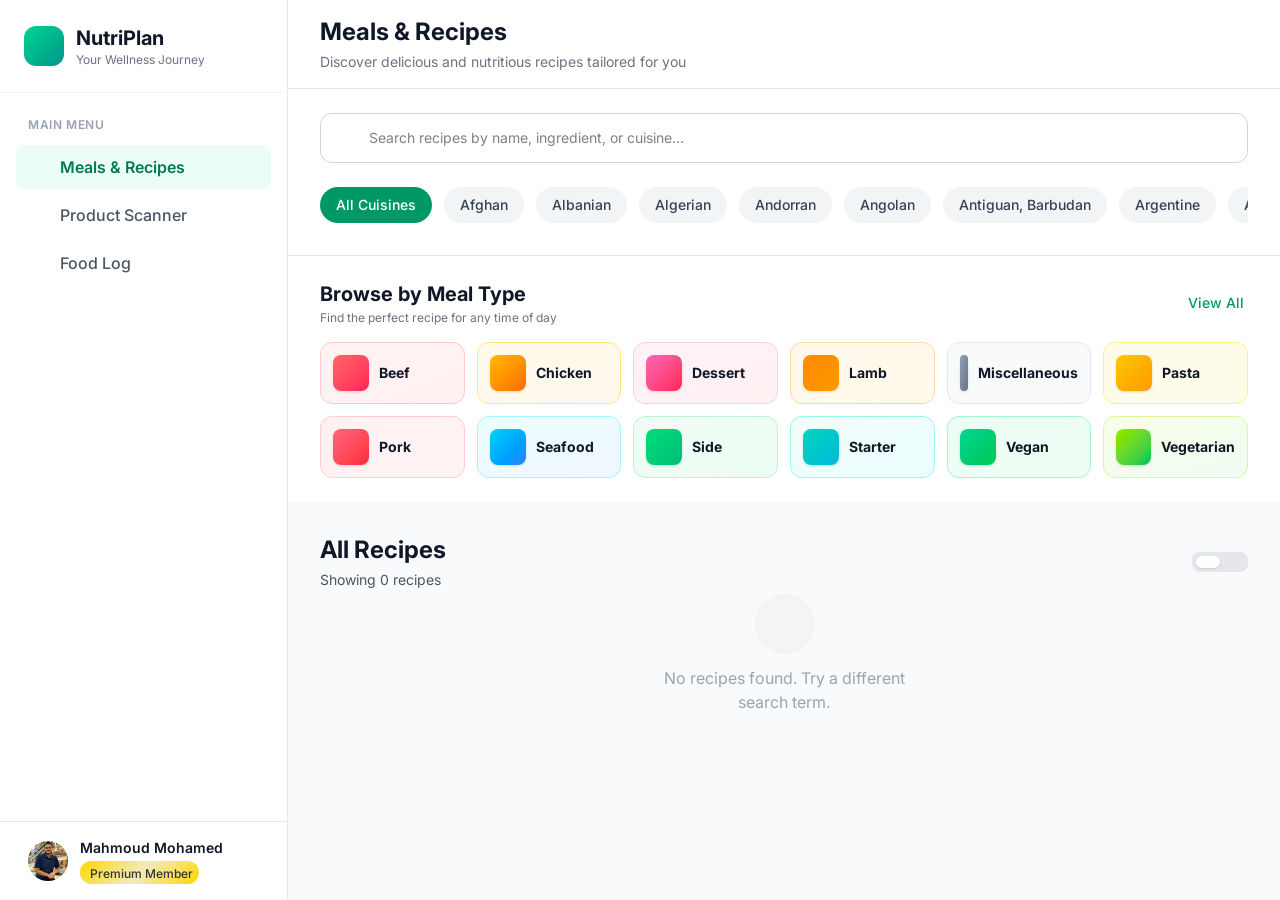
==== index.html @ 1be9036a "Add files via upload" ====
<!doctype html>
<html>
  <head>
    <meta charset="UTF-8" />
    <meta name="viewport" content="width=device-width, initial-scale=1.0" />
    <title>NutriPlan - Food, Nutrition & Fitness Planner</title>
    <link rel="icon" href="./src/images/favicon.png" />
    <script>
      window.FontAwesomeConfig = { autoReplaceSvg: "nest" };
    </script>
    <script
      src="https://cdnjs.cloudflare.com/ajax/libs/font-awesome/7.0.1/js/all.min.js"
      integrity="sha512-6BTOlkauINO65nLhXhthZMtepgJSghyimIalb+crKRPhvhmsCdnIuGcVbR5/aQY2A+260iC1OPy1oCdB6pSSwQ=="
      crossorigin="anonymous"
      referrerpolicy="no-referrer"
    ></script>
    <script src="https://cdn.jsdelivr.net/npm/sweetalert2@11"></script>
    <link rel="preconnect" href="https://fonts.googleapis.com" />
    <link rel="preconnect" href="https://fonts.gstatic.com" crossorigin />
    <link
      href="https://fonts.googleapis.com/css2?family=Inter:wght@300;400;500;600;700;800&display=swap"
      rel="stylesheet"
    />
    <script src="https://cdn.plot.ly/plotly-3.1.1.min.js"></script>
    <link rel="stylesheet" href="./src/css/index.css" />
    <link rel="stylesheet" href="./src/css/style.css" />
  </head>
  <body class="bg-gray-50 font-sans">
    <!-- Loading Overlay -->
    <div
      id="app-loading-overlay"
      class="loading fixed inset-0 bg-white z-[100] flex items-center justify-center transition-opacity duration-500"
    >
      <div class="text-center">
        <div class="relative w-20 h-20 mx-auto mb-6">
          <div
            class="absolute inset-0 rounded-xl bg-linear-to-br from-emerald-400 to-teal-600 animate-pulse"
          ></div>
          <div class="absolute inset-0 flex items-center justify-center">
            <i class="fa-solid fa-leaf text-white text-3xl animate-bounce"></i>
          </div>
        </div>
        <h2 class="text-2xl font-bold text-gray-900 mb-2">NutriPlan</h2>
        <p class="text-gray-500 mb-4">Loading your wellness journey...</p>
        <div class="flex items-center justify-center gap-1">
          <div
            class="w-2 h-2 bg-emerald-500 rounded-full animate-bounce"
            style="animation-delay: 0ms"
          ></div>
          <div
            class="w-2 h-2 bg-emerald-500 rounded-full animate-bounce"
            style="animation-delay: 150ms"
          ></div>
          <div
            class="w-2 h-2 bg-emerald-500 rounded-full animate-bounce"
            style="animation-delay: 300ms"
          ></div>
        </div>
      </div>
    </div>

    <!-- Sidebar Overlay -->
    <div id="sidebar-overlay" class="sidebar-overlay"></div>

    <div
      id="sidebar"
      class="fixed left-0 top-0 h-full w-72 bg-white border-r border-gray-200 flex flex-col z-40"
    >
      <div class="p-6 border-b border-gray-100">
        <div class="flex items-center gap-3">
          <div
            class="w-10 h-10 rounded-xl bg-linear-to-br from-emerald-400 to-teal-600 flex items-center justify-center"
          >
            <i class="fa-solid fa-leaf text-white text-lg"></i>
          </div>
          <div>
            <h1 class="text-xl font-bold text-gray-900">NutriPlan</h1>
            <p class="text-xs text-gray-500">Your Wellness Journey</p>
          </div>
          <button id="sidebar-close-btn" aria-label="Close menu">
            <i class="fa-solid fa-xmark"></i>
          </button>
        </div>
      </div>

      <nav class="flex-1 px-4 py-6 overflow-y-auto">
        <div class="mb-6">
          <p
            class="text-xs font-semibold text-gray-400 uppercase tracking-wider mb-3 px-3"
          >
            Main Menu
          </p>
          <ul class="space-y-1">
            <li>
              <a
                class="nav-link flex items-center gap-3 px-3 py-2.5 bg-emerald-50 text-emerald-700 rounded-lg transition-all"
                href="#"
              >
                <i class="fa-solid fa-utensils w-5"></i>
                <span class="font-semibold">Meals & Recipes</span>
              </a>
            </li>
            <li>
              <a
                class="nav-link flex items-center gap-3 px-3 py-2.5 text-gray-600 hover:bg-gray-50 rounded-lg transition-all"
                href="#"
              >
                <i class="fa-solid fa-barcode w-5"></i>
                <span class="font-medium">Product Scanner</span>
              </a>
            </li>
            <li>
              <a
                class="nav-link flex items-center gap-3 px-3 py-2.5 text-gray-600 hover:bg-gray-50 rounded-lg transition-all"
                href="#"
              >
                <i class="fa-solid fa-clipboard-list w-5"></i>
                <span class="font-medium">Food Log</span>
              </a>
            </li>
          </ul>
        </div>
      </nav>

      <div class="p-4 border-t border-gray-200">
        <div class="flex items-center gap-3 px-3">
          <img
            src="src/images/WhatsApp Image 2026-07-18 at 4.35.05 PM.jpeg"
            alt="User"
            class="w-10 h-10 rounded-full object-cover"
          />
          <div class="flex-1">
            <p class="font-semibold text-gray-900 text-sm">Mahmoud Mohamed</p>
            <p
  class="text-xs text-gray-500"
  style="
    display: flex;
    align-items: center;
    gap: 4px;
    margin-top: 3px;
    background: linear-gradient(
      -45deg,
      gold,
      rgb(242, 234, 187),
      gold
    );
    width: fit-content;
    padding: 5px 6px 2px 6px;
    border-radius: 20px;
    color: #333;
    font-weight: 500;
  "
>
  <i class="fa-solid fa-crown"></i>
  Premium Member
</p>
          </div>
          <i class="fa-solid fa-chevron-down text-gray-400 text-sm"></i>
        </div>
      </div>
    </div>

    <div id="main-content" class="ml-72">
      <header
        id="header"
        class="bg-white border-b border-gray-200 sticky top-0 z-30"
      >
        <div class="px-8 py-4">
          <div class="flex items-center justify-between">
            <div class="flex items-center gap-4 flex-1">
              <button id="header-menu-btn" aria-label="Toggle menu">
                <i class="fa-solid fa-bars"></i>
              </button>
              <div>
                <h1 id="main-title" class="text-2xl font-bold text-gray-900">
                  Meals & Recipes
                </h1>
                <p id="main-description" class="text-sm text-gray-500 mt-1">
                  Discover delicious and nutritious recipes tailored for you
                </p>
              </div>
            </div>
          </div>
        </div>
      </header>

      <section
        id="search-filters-section"
        class="px-8 py-6 bg-white border-b border-gray-200"
      >
        <div class="mx-auto">
          <div class="mb-6">
            <div class="relative w-full">
              <i
                class="fa-solid fa-search absolute left-4 top-1/2 -translate-y-1/2 text-gray-400"
              ></i>
              <input
                id="search-input"
                type="text"
                placeholder="Search recipes by name, ingredient, or cuisine..."
                class="w-full pl-12 pr-4 py-3.5 border border-gray-300 rounded-xl focus:ring-2 focus:ring-emerald-500 focus:border-emerald-500 outline-none transition-all text-sm"
              />
            </div>
          </div>

          <div class="flex items-center gap-3 overflow-x-auto pb-2">
            <button
              class="area-filter-btn px-4 py-2 bg-emerald-600 text-white rounded-full font-medium text-sm whitespace-nowrap hover:bg-emerald-700 hover:text-white transition-all"
              data-area=""
            >
              All Cuisines
            </button>

            <button
              class="area-filter-btn px-4 py-2 bg-gray-100 text-gray-700 rounded-full font-medium text-sm whitespace-nowrap hover:bg-gray-200 transition-all"
              data-area="Afghan"
            >
              Afghan
            </button>

            <button
              class="area-filter-btn px-4 py-2 bg-gray-100 text-gray-700 rounded-full font-medium text-sm whitespace-nowrap hover:bg-gray-200 transition-all"
              data-area="Albanian"
            >
              Albanian
            </button>

            <button
              class="area-filter-btn px-4 py-2 bg-gray-100 text-gray-700 rounded-full font-medium text-sm whitespace-nowrap hover:bg-gray-200 transition-all"
              data-area="Algerian"
            >
              Algerian
            </button>

            <button
              class="area-filter-btn px-4 py-2 bg-gray-100 text-gray-700 rounded-full font-medium text-sm whitespace-nowrap hover:bg-gray-200 transition-all"
              data-area="Andorran"
            >
              Andorran
            </button>

            <button
              class="area-filter-btn px-4 py-2 bg-gray-100 text-gray-700 rounded-full font-medium text-sm whitespace-nowrap hover:bg-gray-200 transition-all"
              data-area="Angolan"
            >
              Angolan
            </button>

            <button
              class="area-filter-btn px-4 py-2 bg-gray-100 text-gray-700 rounded-full font-medium text-sm whitespace-nowrap hover:bg-gray-200 transition-all"
              data-area="Antiguan, Barbudan"
            >
              Antiguan, Barbudan
            </button>

            <button
              class="area-filter-btn px-4 py-2 bg-gray-100 text-gray-700 rounded-full font-medium text-sm whitespace-nowrap hover:bg-gray-200 transition-all"
              data-area="Argentine"
            >
              Argentine
            </button>

            <button
              class="area-filter-btn px-4 py-2 bg-gray-100 text-gray-700 rounded-full font-medium text-sm whitespace-nowrap hover:bg-gray-200 transition-all"
              data-area="Armenian"
            >
              Armenian
            </button>

            <button
              class="area-filter-btn px-4 py-2 bg-gray-100 text-gray-700 rounded-full font-medium text-sm whitespace-nowrap hover:bg-gray-200 transition-all"
              data-area="Aruban"
            >
              Aruban
            </button>

            <button
              class="area-filter-btn px-4 py-2 bg-gray-100 text-gray-700 rounded-full font-medium text-sm whitespace-nowrap hover:bg-gray-200 transition-all"
              data-area="Australian"
            >
              Australian
            </button>
          </div>
        </div>
      </section>

      <section id="meal-categories-section" class="px-8 py-6 bg-white">
        <div>
          <div class="flex items-center justify-between mb-4">
            <div>
              <h2 class="text-xl font-bold text-gray-900">
                Browse by Meal Type
              </h2>
              <p class="text-xs text-gray-500 mt-0.5">
                Find the perfect recipe for any time of day
              </p>
            </div>
            <button
              class="text-emerald-600 font-medium text-sm hover:text-emerald-700 flex items-center gap-1"
            >
              View All <i class="fa-solid fa-chevron-right text-xs"></i>
            </button>
          </div>

          <div class="grid grid-cols-6 gap-3">
            <div
              class="category-card bg-gradient-to-br from-red-50 to-rose-50 rounded-xl p-3 border border-red-200 hover:border-red-400 hover:shadow-md cursor-pointer transition-all group"
              data-category="Beef"
            >
              <div class="flex items-center gap-2.5">
                <div
                  class="w-9 h-9 bg-gradient-to-br from-red-400 to-rose-500 rounded-lg flex items-center justify-center group-hover:scale-110 transition-transform shadow-sm"
                >
                  <i class="text-sm text-white" data-fa-i2svg=""
                    ><svg
                      class="svg-inline--fa fa-drumstick-bite"
                      data-prefix="fas"
                      data-icon="drumstick-bite"
                      role="img"
                      viewBox="0 0 512 512"
                      aria-hidden="true"
                      data-fa-i2svg=""
                    >
                      <path
                        fill="currentColor"
                        d="M160 265.2c0 8.5-3.4 16.6-9.4 22.6l-26.8 26.8c-12.3 12.3-32.5 11.4-49.4 7.2-4.6-1.1-9.5-1.8-14.5-1.8-33.1 0-60 26.9-60 60s26.9 60 60 60c6.3 0 12 5.7 12 12 0 33.1 26.9 60 60 60s60-26.9 60-60c0-5-.6-9.8-1.8-14.5-4.2-16.9-5.2-37.1 7.2-49.4l26.8-26.8c6-6 14.1-9.4 22.6-9.4l89.2 0c6.3 0 12.4-.3 18.5-1 11.9-1.2 16.4-15.5 10.8-26-8.5-15.8-13.3-33.8-13.3-53 0-61.9 50.1-112 112-112 8 0 15.7 .8 23.2 2.4 11.7 2.5 24.1-5.9 22-17.6-14.7-82.3-86.7-144.8-173.2-144.8-97.2 0-176 78.8-176 176l0 89.2z"
                      ></path></svg
                  ></i>
                </div>
                <div>
                  <h3 class="text-sm font-bold text-gray-900">Beef</h3>
                </div>
              </div>
            </div>

            <div
              class="category-card bg-gradient-to-br from-amber-50 to-orange-50 rounded-xl p-3 border border-amber-200 hover:border-amber-400 hover:shadow-md cursor-pointer transition-all group"
              data-category="Chicken"
            >
              <div class="flex items-center gap-2.5">
                <div
                  class="w-9 h-9 bg-gradient-to-br from-amber-400 to-orange-500 rounded-lg flex items-center justify-center group-hover:scale-110 transition-transform shadow-sm"
                >
                  <i class="text-sm text-white" data-fa-i2svg=""
                    ><svg
                      class="svg-inline--fa fa-drumstick-bite"
                      data-prefix="fas"
                      data-icon="drumstick-bite"
                      role="img"
                      viewBox="0 0 512 512"
                      aria-hidden="true"
                      data-fa-i2svg=""
                    >
                      <path
                        fill="currentColor"
                        d="M160 265.2c0 8.5-3.4 16.6-9.4 22.6l-26.8 26.8c-12.3 12.3-32.5 11.4-49.4 7.2-4.6-1.1-9.5-1.8-14.5-1.8-33.1 0-60 26.9-60 60s26.9 60 60 60c6.3 0 12 5.7 12 12 0 33.1 26.9 60 60 60s60-26.9 60-60c0-5-.6-9.8-1.8-14.5-4.2-16.9-5.2-37.1 7.2-49.4l26.8-26.8c6-6 14.1-9.4 22.6-9.4l89.2 0c6.3 0 12.4-.3 18.5-1 11.9-1.2 16.4-15.5 10.8-26-8.5-15.8-13.3-33.8-13.3-53 0-61.9 50.1-112 112-112 8 0 15.7 .8 23.2 2.4 11.7 2.5 24.1-5.9 22-17.6-14.7-82.3-86.7-144.8-173.2-144.8-97.2 0-176 78.8-176 176l0 89.2z"
                      ></path></svg
                  ></i>
                </div>
                <div>
                  <h3 class="text-sm font-bold text-gray-900">Chicken</h3>
                </div>
              </div>
            </div>

            <div
              class="category-card bg-gradient-to-br from-pink-50 to-rose-50 rounded-xl p-3 border border-pink-200 hover:border-pink-400 hover:shadow-md cursor-pointer transition-all group"
              data-category="Dessert"
            >
              <div class="flex items-center gap-2.5">
                <div
                  class="w-9 h-9 bg-gradient-to-br from-pink-400 to-rose-500 rounded-lg flex items-center justify-center group-hover:scale-110 transition-transform shadow-sm"
                >
                  <i class="text-sm text-white" data-fa-i2svg=""
                    ><svg
                      class="svg-inline--fa fa-cake-candles"
                      data-prefix="fas"
                      data-icon="cake-candles"
                      role="img"
                      viewBox="0 0 448 512"
                      aria-hidden="true"
                      data-fa-i2svg=""
                    >
                      <path
                        fill="currentColor"
                        d="M86.4-10.5L61.8 31.6C58 38.1 56 45.6 56 53.2L56 56c0 22.1 17.9 40 40 40s40-17.9 40-40l0-2.8c0-7.6-2-15-5.8-21.6L105.6-10.5c-2-3.4-5.7-5.5-9.6-5.5s-7.6 2.1-9.6 5.5zm128 0L189.8 31.6c-3.8 6.5-5.8 14-5.8 21.6l0 2.8c0 22.1 17.9 40 40 40s40-17.9 40-40l0-2.8c0-7.6-2-15-5.8-21.6L233.6-10.5c-2-3.4-5.7-5.5-9.6-5.5s-7.6 2.1-9.6 5.5zM317.8 31.6c-3.8 6.5-5.8 14-5.8 21.6l0 2.8c0 22.1 17.9 40 40 40s40-17.9 40-40l0-2.8c0-7.6-2-15-5.8-21.6L361.6-10.5c-2-3.4-5.7-5.5-9.6-5.5s-7.6 2.1-9.6 5.5L317.8 31.6zM128 160c0-17.7-14.3-32-32-32s-32 14.3-32 32l0 53.5C26.7 226.6 0 262.2 0 304l0 20.8c20.9 1.3 41.6 7.3 60.3 18l7.1 4.1c26.3 15 58.9 13.4 83.6-4.2 43.7-31.2 102.3-31.2 146 0 24.6 17.6 57.3 19.3 83.6 4.2l7.1-4.1c18.7-10.7 39.3-16.7 60.3-18l0-20.8c0-41.8-26.7-77.4-64-90.5l0-53.5c0-17.7-14.3-32-32-32s-32 14.3-32 32l0 48-64 0 0-48c0-17.7-14.3-32-32-32s-32 14.3-32 32l0 48-64 0 0-48zM448 373c-12.7 1.2-25.1 5-36.5 11.5l-7.1 4.1c-42.6 24.3-95.4 21.7-135.3-6.8-27-19.3-63.2-19.3-90.2 0-39.9 28.5-92.7 31.2-135.3 6.8l-7.1-4.1C25.1 378 12.7 374.1 0 373l0 75c0 35.3 28.7 64 64 64l320 0c35.3 0 64-28.7 64-64l0-75z"
                      ></path></svg
                  ></i>
                </div>
                <div>
                  <h3 class="text-sm font-bold text-gray-900">Dessert</h3>
                </div>
              </div>
            </div>

            <div
              class="category-card bg-gradient-to-br from-orange-50 to-amber-50 rounded-xl p-3 border border-orange-200 hover:border-orange-400 hover:shadow-md cursor-pointer transition-all group"
              data-category="Lamb"
            >
              <div class="flex items-center gap-2.5">
                <div
                  class="w-9 h-9 bg-gradient-to-br from-orange-400 to-amber-500 rounded-lg flex items-center justify-center group-hover:scale-110 transition-transform shadow-sm"
                >
                  <i class="text-sm text-white" data-fa-i2svg=""
                    ><svg
                      class="svg-inline--fa fa-drumstick-bite"
                      data-prefix="fas"
                      data-icon="drumstick-bite"
                      role="img"
                      viewBox="0 0 512 512"
                      aria-hidden="true"
                      data-fa-i2svg=""
                    >
                      <path
                        fill="currentColor"
                        d="M160 265.2c0 8.5-3.4 16.6-9.4 22.6l-26.8 26.8c-12.3 12.3-32.5 11.4-49.4 7.2-4.6-1.1-9.5-1.8-14.5-1.8-33.1 0-60 26.9-60 60s26.9 60 60 60c6.3 0 12 5.7 12 12 0 33.1 26.9 60 60 60s60-26.9 60-60c0-5-.6-9.8-1.8-14.5-4.2-16.9-5.2-37.1 7.2-49.4l26.8-26.8c6-6 14.1-9.4 22.6-9.4l89.2 0c6.3 0 12.4-.3 18.5-1 11.9-1.2 16.4-15.5 10.8-26-8.5-15.8-13.3-33.8-13.3-53 0-61.9 50.1-112 112-112 8 0 15.7 .8 23.2 2.4 11.7 2.5 24.1-5.9 22-17.6-14.7-82.3-86.7-144.8-173.2-144.8-97.2 0-176 78.8-176 176l0 89.2z"
                      ></path></svg
                  ></i>
                </div>
                <div>
                  <h3 class="text-sm font-bold text-gray-900">Lamb</h3>
                </div>
              </div>
            </div>

            <div
              class="category-card bg-gradient-to-br from-slate-50 to-gray-50 rounded-xl p-3 border border-slate-200 hover:border-slate-400 hover:shadow-md cursor-pointer transition-all group"
              data-category="Miscellaneous"
            >
              <div class="flex items-center gap-2.5">
                <div
                  class="w-9 h-9 bg-gradient-to-br from-slate-400 to-gray-500 rounded-lg flex items-center justify-center group-hover:scale-110 transition-transform shadow-sm"
                >
                  <i class="text-sm text-white" data-fa-i2svg=""
                    ><svg
                      class="svg-inline--fa fa-bowl-rice"
                      data-prefix="fas"
                      data-icon="bowl-rice"
                      role="img"
                      viewBox="0 0 512 512"
                      aria-hidden="true"
                      data-fa-i2svg=""
                    >
                      <path
                        fill="currentColor"
                        d="M176 40c0-13.3 10.7-24 24-24l16 0c13.3 0 24 10.7 24 24s-10.7 24-24 24l-16 0c-13.3 0-24-10.7-24-24zm24 48l16 0c13.3 0 24 10.7 24 24s-10.7 24-24 24l-16 0c-13.3 0-24-10.7-24-24s10.7-24 24-24zM56 160l16 0c13.3 0 24 10.7 24 24s-10.7 24-24 24l-16 0c-13.3 0-24-10.7-24-24s10.7-24 24-24zM0 283.4C0 268.3 12.3 256 27.4 256l457.1 0c15.1 0 27.4 12.3 27.4 27.4 0 70.5-44.4 130.7-106.7 154.1L403.5 452c-2 16-15.6 28-31.8 28l-231.5 0c-16.1 0-29.8-12-31.8-28l-1.8-14.4C44.4 414.1 0 353.9 0 283.4zM224 184c0-13.3 10.7-24 24-24l16 0c13.3 0 24 10.7 24 24s-10.7 24-24 24l-16 0c-13.3 0-24-10.7-24-24zm-96 0c0-13.3 10.7-24 24-24l16 0c13.3 0 24 10.7 24 24s-10.7 24-24 24l-16 0c-13.3 0-24-10.7-24-24zM104 88l16 0c13.3 0 24 10.7 24 24s-10.7 24-24 24l-16 0c-13.3 0-24-10.7-24-24s10.7-24 24-24zm216 96c0-13.3 10.7-24 24-24l16 0c13.3 0 24 10.7 24 24s-10.7 24-24 24l-16 0c-13.3 0-24-10.7-24-24zM296 88l16 0c13.3 0 24 10.7 24 24s-10.7 24-24 24l-16 0c-13.3 0-24-10.7-24-24s10.7-24 24-24zm120 96c0-13.3 10.7-24 24-24l16 0c13.3 0 24 10.7 24 24s-10.7 24-24 24l-16 0c-13.3 0-24-10.7-24-24zM392 88l16 0c13.3 0 24 10.7 24 24s-10.7 24-24 24l-16 0c-13.3 0-24-10.7-24-24s10.7-24 24-24zM296 16l16 0c13.3 0 24 10.7 24 24s-10.7 24-24 24l-16 0c-13.3 0-24-10.7-24-24s10.7-24 24-24z"
                      ></path></svg
                  ></i>
                </div>
                <div>
                  <h3 class="text-sm font-bold text-gray-900">Miscellaneous</h3>
                </div>
              </div>
            </div>

            <div
              class="category-card bg-gradient-to-br from-yellow-50 to-amber-50 rounded-xl p-3 border border-yellow-200 hover:border-yellow-400 hover:shadow-md cursor-pointer transition-all group"
              data-category="Pasta"
            >
              <div class="flex items-center gap-2.5">
                <div
                  class="w-9 h-9 bg-gradient-to-br from-yellow-400 to-amber-500 rounded-lg flex items-center justify-center group-hover:scale-110 transition-transform shadow-sm"
                >
                  <i class="text-sm text-white" data-fa-i2svg=""
                    ><svg
                      class="svg-inline--fa fa-bowl-food"
                      data-prefix="fas"
                      data-icon="bowl-food"
                      role="img"
                      viewBox="0 0 512 512"
                      aria-hidden="true"
                      data-fa-i2svg=""
                    >
                      <path
                        fill="currentColor"
                        d="M0 176c0-35.3 28.7-64 64-64 .5 0 1.1 0 1.6 0 7.4-36.5 39.7-64 78.4-64 15 0 29 4.1 40.9 11.2 13.3-25.7 40.1-43.2 71.1-43.2s57.8 17.6 71.1 43.2c12-7.1 26-11.2 40.9-11.2 38.7 0 71 27.5 78.4 64 .5 0 1.1 0 1.6 0 35.3 0 64 28.7 64 64 0 11.7-3.1 22.6-8.6 32L8.6 208C3.1 198.6 0 187.7 0 176zM0 283.4C0 268.3 12.3 256 27.4 256l457.1 0c15.1 0 27.4 12.3 27.4 27.4 0 70.5-44.4 130.7-106.7 154.1L403.5 452c-2 16-15.6 28-31.8 28l-231.5 0c-16.1 0-29.8-12-31.8-28l-1.8-14.4C44.4 414.1 0 353.9 0 283.4z"
                      ></path></svg
                  ></i>
                </div>
                <div>
                  <h3 class="text-sm font-bold text-gray-900">Pasta</h3>
                </div>
              </div>
            </div>

            <div
              class="category-card bg-gradient-to-br from-rose-50 to-red-50 rounded-xl p-3 border border-rose-200 hover:border-rose-400 hover:shadow-md cursor-pointer transition-all group"
              data-category="Pork"
            >
              <div class="flex items-center gap-2.5">
                <div
                  class="w-9 h-9 bg-gradient-to-br from-rose-400 to-red-500 rounded-lg flex items-center justify-center group-hover:scale-110 transition-transform shadow-sm"
                >
                  <i class="text-sm text-white" data-fa-i2svg=""
                    ><svg
                      class="svg-inline--fa fa-bacon"
                      data-prefix="fas"
                      data-icon="bacon"
                      role="img"
                      viewBox="0 0 576 512"
                      aria-hidden="true"
                      data-fa-i2svg=""
                    >
                      <path
                        fill="currentColor"
                        d="M557 96.7c14.4 14.4 12.4 38.4-4.3 50.2l-64.6 45.7c-43.7 30.9-79.2 71.9-103.4 119.6l-25.3 49.8c-25.1 49.3-62.1 91.5-107.8 122.6l-74.1 50.6c-13.1 8.9-30.7 7.3-41.8-3.9l-44.9-44.9 86.5-66.5c42.3-32.5 76.7-74.3 100.6-122l24.5-49.1c24.5-49 61.8-90.6 107.9-120.2l108.7-69.9 38 38zM484.2 23.9L384.3 88.2c-53.4 34.3-96.5 82.4-124.9 139.1l-24.5 49.1c-20.6 41.3-50.3 77.3-86.9 105.4l-91.4 70.3-36.9-36.9c-14.4-14.4-12.4-38.4 4.3-50.2l64.6-45.7c43.7-30.9 79.2-71.9 103.4-119.6l25.3-49.8C242.3 100.8 279.3 58.6 325 27.4l74.1-50.6c13.1-8.9 30.6-7.3 41.8 3.9l43.3 43.3z"
                      ></path></svg
                  ></i>
                </div>
                <div>
                  <h3 class="text-sm font-bold text-gray-900">Pork</h3>
                </div>
              </div>
            </div>

            <div
              class="category-card bg-gradient-to-br from-cyan-50 to-blue-50 rounded-xl p-3 border border-cyan-200 hover:border-cyan-400 hover:shadow-md cursor-pointer transition-all group"
              data-category="Seafood"
            >
              <div class="flex items-center gap-2.5">
                <div
                  class="w-9 h-9 bg-gradient-to-br from-cyan-400 to-blue-500 rounded-lg flex items-center justify-center group-hover:scale-110 transition-transform shadow-sm"
                >
                  <i class="text-sm text-white" data-fa-i2svg=""
                    ><svg
                      class="svg-inline--fa fa-fish"
                      data-prefix="fas"
                      data-icon="fish"
                      role="img"
                      viewBox="0 0 576 512"
                      aria-hidden="true"
                      data-fa-i2svg=""
                    >
                      <path
                        fill="currentColor"
                        d="M180.5 141.5C219.7 108.5 272.6 80 336 80s116.3 28.5 155.5 61.5c39.1 33 66.9 72.4 81 99.8 4.7 9.2 4.7 20.1 0 29.3-14.1 27.4-41.9 66.8-81 99.8-39.2 33.1-92 61.5-155.5 61.5s-116.3-28.5-155.5-61.5c-16.2-13.7-30.5-28.5-42.7-43.1L48.1 379.6c-12.5 7.3-28.4 5.3-38.7-4.9s-12.4-26-5.3-38.6L50 256 4.2 175.9c-7.2-12.6-5-28.4 5.3-38.6s26.1-12.2 38.7-4.9l89.7 52.3c12.2-14.6 26.5-29.4 42.7-43.1zM448 256a32 32 0 1 0 -64 0 32 32 0 1 0 64 0z"
                      ></path></svg
                  ></i>
                </div>
                <div>
                  <h3 class="text-sm font-bold text-gray-900">Seafood</h3>
                </div>
              </div>
            </div>

            <div
              class="category-card bg-gradient-to-br from-green-50 to-emerald-50 rounded-xl p-3 border border-green-200 hover:border-green-400 hover:shadow-md cursor-pointer transition-all group"
              data-category="Side"
            >
              <div class="flex items-center gap-2.5">
                <div
                  class="w-9 h-9 bg-gradient-to-br from-green-400 to-emerald-500 rounded-lg flex items-center justify-center group-hover:scale-110 transition-transform shadow-sm"
                >
                  <i class="text-sm text-white" data-fa-i2svg=""
                    ><svg
                      class="svg-inline--fa fa-plate-wheat"
                      data-prefix="fas"
                      data-icon="plate-wheat"
                      role="img"
                      viewBox="0 0 512 512"
                      aria-hidden="true"
                      data-fa-i2svg=""
                    >
                      <path
                        fill="currentColor"
                        d="M176 32c44.2 0 80 35.8 80 80l0 16c0 8.8-7.2 16-16 16-44.2 0-80-35.8-80-80l0-16c0-8.8 7.2-16 16-16zM56 64l48 0c13.3 0 24 10.7 24 24s-10.7 24-24 24l-48 0c-13.3 0-24-10.7-24-24S42.7 64 56 64zM24 136l112 0c13.3 0 24 10.7 24 24s-10.7 24-24 24L24 184c-13.3 0-24-10.7-24-24s10.7-24 24-24zm8 96c0-13.3 10.7-24 24-24l48 0c13.3 0 24 10.7 24 24s-10.7 24-24 24l-48 0c-13.3 0-24-10.7-24-24zM272 48c0-8.8 7.2-16 16-16 44.2 0 80 35.8 80 80l0 16c0 8.8-7.2 16-16 16-44.2 0-80-35.8-80-80l0-16zM400 32c44.2 0 80 35.8 80 80l0 16c0 8.8-7.2 16-16 16-44.2 0-80-35.8-80-80l0-16c0-8.8 7.2-16 16-16zm80 160l0 16c0 44.2-35.8 80-80 80-8.8 0-16-7.2-16-16l0-16c0-44.2 35.8-80 80-80 8.8 0 16 7.2 16 16zM352 176c8.8 0 16 7.2 16 16l0 16c0 44.2-35.8 80-80 80-8.8 0-16-7.2-16-16l0-16c0-44.2 35.8-80 80-80zm-96 16l0 16c0 44.2-35.8 80-80 80-8.8 0-16-7.2-16-16l0-16c0-44.2 35.8-80 80-80 8.8 0 16 7.2 16 16zM3.5 347.6C1.6 332.9 13 320 27.8 320l456.4 0c14.8 0 26.2 12.9 24.4 27.6-6.3 50.2-44.4 89.4-92.6 98.4l0 2c0 17.7-14.3 32-32 32l-256 0c-17.7 0-32-14.3-32-32l0-2c-48.2-9-86.3-48.2-92.5-98.4z"
                      ></path></svg
                  ></i>
                </div>
                <div>
                  <h3 class="text-sm font-bold text-gray-900">Side</h3>
                </div>
              </div>
            </div>

            <div
              class="category-card bg-gradient-to-br from-teal-50 to-cyan-50 rounded-xl p-3 border border-teal-200 hover:border-teal-400 hover:shadow-md cursor-pointer transition-all group"
              data-category="Starter"
            >
              <div class="flex items-center gap-2.5">
                <div
                  class="w-9 h-9 bg-gradient-to-br from-teal-400 to-cyan-500 rounded-lg flex items-center justify-center group-hover:scale-110 transition-transform shadow-sm"
                >
                  <i class="text-sm text-white" data-fa-i2svg=""
                    ><svg
                      class="svg-inline--fa fa-utensils"
                      data-prefix="fas"
                      data-icon="utensils"
                      role="img"
                      viewBox="0 0 512 512"
                      aria-hidden="true"
                      data-fa-i2svg=""
                    >
                      <path
                        fill="currentColor"
                        d="M63.9 14.4C63.1 6.2 56.2 0 48 0s-15.1 6.2-16 14.3L17.9 149.7c-1.3 6-1.9 12.1-1.9 18.2 0 45.9 35.1 83.6 80 87.7L96 480c0 17.7 14.3 32 32 32s32-14.3 32-32l0-224.4c44.9-4.1 80-41.8 80-87.7 0-6.1-.6-12.2-1.9-18.2L223.9 14.3C223.1 6.2 216.2 0 208 0s-15.1 6.2-15.9 14.4L178.5 149.9c-.6 5.7-5.4 10.1-11.1 10.1-5.8 0-10.6-4.4-11.2-10.2L143.9 14.6C143.2 6.3 136.3 0 128 0s-15.2 6.3-15.9 14.6L99.8 149.8c-.5 5.8-5.4 10.2-11.2 10.2-5.8 0-10.6-4.4-11.1-10.1L63.9 14.4zM448 0C432 0 320 32 320 176l0 112c0 35.3 28.7 64 64 64l32 0 0 128c0 17.7 14.3 32 32 32s32-14.3 32-32l0-448c0-17.7-14.3-32-32-32z"
                      ></path></svg
                  ></i>
                </div>
                <div>
                  <h3 class="text-sm font-bold text-gray-900">Starter</h3>
                </div>
              </div>
            </div>

            <div
              class="category-card bg-gradient-to-br from-emerald-50 to-green-50 rounded-xl p-3 border border-emerald-200 hover:border-emerald-400 hover:shadow-md cursor-pointer transition-all group"
              data-category="Vegan"
            >
              <div class="flex items-center gap-2.5">
                <div
                  class="w-9 h-9 bg-gradient-to-br from-emerald-400 to-green-500 rounded-lg flex items-center justify-center group-hover:scale-110 transition-transform shadow-sm"
                >
                  <i class="text-sm text-white" data-fa-i2svg=""
                    ><svg
                      class="svg-inline--fa fa-leaf"
                      data-prefix="fas"
                      data-icon="leaf"
                      role="img"
                      viewBox="0 0 512 512"
                      aria-hidden="true"
                      data-fa-i2svg=""
                    >
                      <path
                        fill="currentColor"
                        d="M471.3 6.7C477.7 .6 487-1.6 495.6 1.2 505.4 4.5 512 13.7 512 24l0 186.9c0 131.2-108.1 237.1-238.8 237.1-77 0-143.4-49.5-167.5-118.7-35.4 30.8-57.7 76.1-57.7 126.7 0 13.3-10.7 24-24 24S0 469.3 0 456C0 381.1 38.2 315.1 96.1 276.3 131.4 252.7 173.5 240 216 240l80 0c13.3 0 24-10.7 24-24s-10.7-24-24-24l-80 0c-39.7 0-77.3 8.8-111 24.5 23.3-70 89.2-120.5 167-120.5 66.4 0 115.8-22.1 148.7-44 19.2-12.8 35.5-28.1 50.7-45.3z"
                      ></path></svg
                  ></i>
                </div>
                <div>
                  <h3 class="text-sm font-bold text-gray-900">Vegan</h3>
                </div>
              </div>
            </div>

            <div
              class="category-card bg-gradient-to-br from-lime-50 to-green-50 rounded-xl p-3 border border-lime-200 hover:border-lime-400 hover:shadow-md cursor-pointer transition-all group"
              data-category="Vegetarian"
            >
              <div class="flex items-center gap-2.5">
                <div
                  class="w-9 h-9 bg-gradient-to-br from-lime-400 to-green-500 rounded-lg flex items-center justify-center group-hover:scale-110 transition-transform shadow-sm"
                >
                  <i class="text-sm text-white" data-fa-i2svg=""
                    ><svg
                      class="svg-inline--fa fa-seedling"
                      data-prefix="fas"
                      data-icon="seedling"
                      role="img"
                      viewBox="0 0 512 512"
                      aria-hidden="true"
                      data-fa-i2svg=""
                    >
                      <path
                        fill="currentColor"
                        d="M512 32C512 140.1 435.4 230.3 333.6 251.4 325.7 193.3 299.6 141 261.1 100.5 301.2 40 369.9 0 448 0l32 0c17.7 0 32 14.3 32 32zM0 96C0 78.3 14.3 64 32 64l32 0c123.7 0 224 100.3 224 224l0 192c0 17.7-14.3 32-32 32s-32-14.3-32-32l0-160C100.3 320 0 219.7 0 96z"
                      ></path></svg
                  ></i>
                </div>
                <div>
                  <h3 class="text-sm font-bold text-gray-900">Vegetarian</h3>
                </div>
              </div>
            </div>
          </div>
        </div>
      </section>

      <section id="all-recipes-section" class="px-8 py-8 bg-gray-50">
        <div>
          <div class="flex items-center justify-between mb-6">
            <div>
              <h2 class="text-2xl font-bold text-gray-900">All Recipes</h2>
              <p id="recipes-count" class="text-sm text-gray-600 mt-1">
                Showing 25 recipes
              </p>
            </div>
            <div class="flex items-center gap-3">
              <div class="flex bg-gray-200 rounded-lg p-1" id="view-toggle">
                <button
                  id="grid-view-btn"
                  class="px-3 py-1.5 bg-white rounded-md shadow-sm"
                  title="Grid View"
                >
                  <i class="fa-solid fa-table-cells text-gray-700"></i>
                </button>
                <button
                  id="list-view-btn"
                  class="px-3 py-1.5 rounded-md"
                  title="List View"
                >
                  <i class="fa-solid fa-list text-gray-500"></i>
                </button>
              </div>
            </div>
          </div>

          <div
            id="recipes-grid"
            style="position: relative"
            class="grid grid-cols-4 gap-5"
          >
            <!-- Recipes will be loaded here by JavaScript -->
            <div
              class="recipe-card bg-white rounded-xl overflow-hidden shadow-sm hover:shadow-lg transition-all cursor-pointer group"
              data-meal-id="52772"
            >
              <div class="relative h-48 overflow-hidden">
                <img
                  class="w-full h-full object-cover group-hover:scale-110 transition-transform duration-500"
                  src="https://www.themealdb.com/images/media/meals/ustsqw1468250014.jpg"
                  alt="Teriyaki Chicken Casserole"
                  loading="lazy"
                />
                <div class="card-data absolute bottom-3 left-3 flex gap-2">
                  <span
                    class="px-2 py-1 bg-white/90 backdrop-blur-sm text-xs font-semibold rounded-full text-gray-700"
                  >
                    Chicken
                  </span>
                  <span
                    class="px-2 py-1 bg-emerald-500 text-xs font-semibold rounded-full text-white"
                  >
                    Japanese
                  </span>
                </div>
              </div>
              <div class="p-4 w-full">
                <h3
                  class="text-base font-bold text-gray-900 mb-1 group-hover:text-emerald-600 transition-colors line-clamp-1"
                >
                  Teriyaki Chicken Casserole
                </h3>
                <p class="text-xs text-gray-600 mb-3 line-clamp-2">
                  Delicious recipe to try!
                </p>
                <div
                  class="card-data-2 flex items-center justify-between text-xs"
                >
                  <span class="font-semibold text-gray-900">
                    <i class="fa-solid fa-utensils text-emerald-600 mr-1"></i>
                    Chicken
                  </span>
                  <span class="font-semibold text-gray-500">
                    <i class="fa-solid fa-globe text-blue-500 mr-1"></i>
                    Japanese
                  </span>
                </div>
              </div>
            </div>
          </div>
        </div>
      </section>

      <section id="meal-details" class="px-8 py-8 bg-gray-50">
        <div class="max-w-7xl mx-auto">
          <!-- Back Button -->
          <button
            id="back-to-meals-btn"
            class="flex items-center gap-2 text-gray-600 hover:text-emerald-600 font-medium mb-6 transition-colors"
          >
            <i class="fa-solid fa-arrow-left"></i>
            <span>Back to Recipes</span>
          </button>

          <!-- Hero Section -->
          <div class="bg-white rounded-2xl shadow-lg overflow-hidden mb-8">
            <div class="relative h-80 md:h-96">
              <img
                src="https://www.themealdb.com/images/media/meals/ustsqw1468250014.jpg"
                alt="Teriyaki Chicken Casserole"
                class="w-full h-full object-cover"
              />
              <div
                class="absolute inset-0 bg-gradient-to-t from-black/70 via-black/20 to-transparent"
              ></div>
              <div class="absolute bottom-0 left-0 right-0 p-8">
                <div class="flex items-center gap-3 mb-3">
                  <span
                    class="px-3 py-1 bg-emerald-500 text-white text-sm font-semibold rounded-full"
                    >Chicken</span
                  >
                  <span
                    class="px-3 py-1 bg-blue-500 text-white text-sm font-semibold rounded-full"
                    >Japanese</span
                  >
                  <span
                    class="px-3 py-1 bg-purple-500 text-white text-sm font-semibold rounded-full"
                    >Casserole</span
                  >
                </div>
                <h1 class="text-3xl md:text-4xl font-bold text-white mb-2">
                  Teriyaki Chicken Casserole
                </h1>
                <div class="flex items-center gap-6 text-white/90">
                  <span class="flex items-center gap-2">
                    <i class="fa-solid fa-clock"></i>
                    <span>30 min</span>
                  </span>
                  <span class="flex items-center gap-2">
                    <i class="fa-solid fa-utensils"></i>
                    <span id="hero-servings">4 servings</span>
                  </span>
                  <span class="flex items-center gap-2">
                    <i class="fa-solid fa-fire"></i>
                    <span id="hero-calories">485 cal/serving</span>
                  </span>
                </div>
              </div>
            </div>
          </div>

          <!-- Action Buttons -->
          <div class="flex flex-wrap gap-3 mb-8">
            <button
              id="log-meal-btn"
              class="flex items-center gap-2 px-6 py-3 bg-blue-600 text-white rounded-xl font-semibold hover:bg-blue-700 transition-all"
              data-meal-id="52772"
            >
              <i class="fa-solid fa-clipboard-list"></i>
              <span>Log This Meal</span>
            </button>
          </div>

          <!-- Main Content Grid -->
          <div class="grid grid-cols-1 lg:grid-cols-3 gap-8">
            <!-- Left Column - Ingredients & Instructions -->
            <div class="lg:col-span-2 space-y-8">
              <!-- Ingredients -->
              <div class="bg-white rounded-2xl shadow-lg p-6">
                <h2
                  class="text-xl font-bold text-gray-900 mb-4 flex items-center gap-2"
                >
                  <i class="fa-solid fa-list-check text-emerald-600"></i>
                  Ingredients
                  <span class="text-sm font-normal text-gray-500 ml-auto"
                    >9 items</span
                  >
                </h2>
                <div class="grid grid-cols-1 md:grid-cols-2 gap-3">
                  <div
                    class="flex items-center gap-3 p-3 bg-gray-50 rounded-xl hover:bg-emerald-50 transition-colors"
                  >
                    <input
                      type="checkbox"
                      class="ingredient-checkbox w-5 h-5 text-emerald-600 rounded border-gray-300"
                    />
                    <span class="text-gray-700">
                      <span class="font-medium text-gray-900">3/4 cup</span> soy
                      sauce
                    </span>
                  </div>
                  <div
                    class="flex items-center gap-3 p-3 bg-gray-50 rounded-xl hover:bg-emerald-50 transition-colors"
                  >
                    <input
                      type="checkbox"
                      class="ingredient-checkbox w-5 h-5 text-emerald-600 rounded border-gray-300"
                    />
                    <span class="text-gray-700">
                      <span class="font-medium text-gray-900">1/2 cup</span>
                      water
                    </span>
                  </div>
                  <div
                    class="flex items-center gap-3 p-3 bg-gray-50 rounded-xl hover:bg-emerald-50 transition-colors"
                  >
                    <input
                      type="checkbox"
                      class="ingredient-checkbox w-5 h-5 text-emerald-600 rounded border-gray-300"
                    />
                    <span class="text-gray-700">
                      <span class="font-medium text-gray-900">1/4 cup</span>
                      brown sugar
                    </span>
                  </div>
                  <div
                    class="flex items-center gap-3 p-3 bg-gray-50 rounded-xl hover:bg-emerald-50 transition-colors"
                  >
                    <input
                      type="checkbox"
                      class="ingredient-checkbox w-5 h-5 text-emerald-600 rounded border-gray-300"
                    />
                    <span class="text-gray-700">
                      <span class="font-medium text-gray-900"
                        >1/2 teaspoon</span
                      >
                      ground ginger
                    </span>
                  </div>
                  <div
                    class="flex items-center gap-3 p-3 bg-gray-50 rounded-xl hover:bg-emerald-50 transition-colors"
                  >
                    <input
                      type="checkbox"
                      class="ingredient-checkbox w-5 h-5 text-emerald-600 rounded border-gray-300"
                    />
                    <span class="text-gray-700">
                      <span class="font-medium text-gray-900"
                        >1/2 teaspoon</span
                      >
                      minced garlic
                    </span>
                  </div>
                  <div
                    class="flex items-center gap-3 p-3 bg-gray-50 rounded-xl hover:bg-emerald-50 transition-colors"
                  >
                    <input
                      type="checkbox"
                      class="ingredient-checkbox w-5 h-5 text-emerald-600 rounded border-gray-300"
                    />
                    <span class="text-gray-700">
                      <span class="font-medium text-gray-900"
                        >4 Tablespoons</span
                      >
                      cornstarch
                    </span>
                  </div>
                  <div
                    class="flex items-center gap-3 p-3 bg-gray-50 rounded-xl hover:bg-emerald-50 transition-colors"
                  >
                    <input
                      type="checkbox"
                      class="ingredient-checkbox w-5 h-5 text-emerald-600 rounded border-gray-300"
                    />
                    <span class="text-gray-700">
                      <span class="font-medium text-gray-900">2</span> chicken
                      breasts
                    </span>
                  </div>
                  <div
                    class="flex items-center gap-3 p-3 bg-gray-50 rounded-xl hover:bg-emerald-50 transition-colors"
                  >
                    <input
                      type="checkbox"
                      class="ingredient-checkbox w-5 h-5 text-emerald-600 rounded border-gray-300"
                    />
                    <span class="text-gray-700">
                      <span class="font-medium text-gray-900">1 bag</span>
                      stir-fry vegetables
                    </span>
                  </div>
                  <div
                    class="flex items-center gap-3 p-3 bg-gray-50 rounded-xl hover:bg-emerald-50 transition-colors"
                  >
                    <input
                      type="checkbox"
                      class="ingredient-checkbox w-5 h-5 text-emerald-600 rounded border-gray-300"
                    />
                    <span class="text-gray-700">
                      <span class="font-medium text-gray-900">3 cups</span>
                      brown rice
                    </span>
                  </div>
                </div>
              </div>

              <!-- Instructions -->
              <div class="bg-white rounded-2xl shadow-lg p-6">
                <h2
                  class="text-xl font-bold text-gray-900 mb-4 flex items-center gap-2"
                >
                  <i class="fa-solid fa-shoe-prints text-emerald-600"></i>
                  Instructions
                </h2>
                <div class="space-y-4">
                  <div
                    class="flex gap-4 p-4 rounded-xl hover:bg-gray-50 transition-colors"
                  >
                    <div
                      class="w-10 h-10 rounded-full bg-emerald-600 text-white flex items-center justify-center font-bold shrink-0"
                    >
                      1
                    </div>
                    <p class="text-gray-700 leading-relaxed pt-2">
                      Preheat oven to 350° F. Spray a 9x13-inch baking pan with
                      non-stick spray.
                    </p>
                  </div>
                  <div
                    class="flex gap-4 p-4 rounded-xl hover:bg-gray-50 transition-colors"
                  >
                    <div
                      class="w-10 h-10 rounded-full bg-emerald-600 text-white flex items-center justify-center font-bold shrink-0"
                    >
                      2
                    </div>
                    <p class="text-gray-700 leading-relaxed pt-2">
                      Combine soy sauce, ½ cup water, brown sugar, ginger and
                      garlic in a small saucepan and cover. Bring to a boil over
                      medium heat. Remove lid and cook for one minute once
                      boiling.
                    </p>
                  </div>
                  <div
                    class="flex gap-4 p-4 rounded-xl hover:bg-gray-50 transition-colors"
                  >
                    <div
                      class="w-10 h-10 rounded-full bg-emerald-600 text-white flex items-center justify-center font-bold shrink-0"
                    >
                      3
                    </div>
                    <p class="text-gray-700 leading-relaxed pt-2">
                      Meanwhile, stir together the cornstarch and 2 tablespoons
                      of water in a separate dish until smooth. Once sauce is
                      boiling, add mixture to the saucepan and stir to combine.
                      Cook until the sauce starts to thicken then remove from
                      heat.
                    </p>
                  </div>
                  <div
                    class="flex gap-4 p-4 rounded-xl hover:bg-gray-50 transition-colors"
                  >
                    <div
                      class="w-10 h-10 rounded-full bg-emerald-600 text-white flex items-center justify-center font-bold shrink-0"
                    >
                      4
                    </div>
                    <p class="text-gray-700 leading-relaxed pt-2">
                      Place the chicken breasts in the prepared pan. Pour one
                      cup of the sauce over top of chicken. Place chicken in
                      oven and bake 35 minutes or until cooked through. Remove
                      from oven and shred chicken in the pan using two forks.
                    </p>
                  </div>
                  <div
                    class="flex gap-4 p-4 rounded-xl hover:bg-gray-50 transition-colors"
                  >
                    <div
                      class="w-10 h-10 rounded-full bg-emerald-600 text-white flex items-center justify-center font-bold shrink-0"
                    >
                      5
                    </div>
                    <p class="text-gray-700 leading-relaxed pt-2">
                      *Meanwhile, steam the vegetables according to package
                      directions and stir together with the cooked brown rice.
                      Add the remaining sauce to the mixture and stir to
                      combine. Serve the chicken over the rice and veggie
                      mixture.
                    </p>
                  </div>
                </div>
              </div>

              <!-- Video Section -->
              <div class="bg-white rounded-2xl shadow-lg p-6">
                <h2
                  class="text-xl font-bold text-gray-900 mb-4 flex items-center gap-2"
                >
                  <i class="fa-solid fa-video text-red-500"></i>
                  Video Tutorial
                </h2>
                <div
                  class="relative aspect-video rounded-xl overflow-hidden bg-gray-100"
                >
                  <iframe
                    src="https://www.youtube.com/embed/4aZr5hZXP_s"
                    class="absolute inset-0 w-full h-full"
                    frameborder="0"
                    allow="
                      accelerometer;
                      autoplay;
                      clipboard-write;
                      encrypted-media;
                      gyroscope;
                      picture-in-picture;
                    "
                    allowfullscreen
                  >
                  </iframe>
                </div>
              </div>
            </div>

            <!-- Right Column - Nutrition -->
            <div class="space-y-6">
              <!-- Nutrition Facts -->
              <div class="bg-white rounded-2xl shadow-lg p-6 sticky top-24">
                <h2
                  class="text-xl font-bold text-gray-900 mb-4 flex items-center gap-2"
                >
                  <i class="fa-solid fa-chart-pie text-emerald-600"></i>
                  Nutrition Facts
                </h2>
                <div id="nutrition-facts-container">
                  <p class="text-sm text-gray-500 mb-4">Per serving</p>
                  <div
                    class="text-center py-4 mb-4 bg-linear-to-br from-emerald-50 to-teal-50 rounded-xl"
                  >
                    <p class="text-sm text-gray-600">Calories per serving</p>
                    <p class="text-4xl font-bold text-emerald-600">485</p>
                    <p class="text-xs text-gray-500 mt-1">Total: 1940 cal</p>
                  </div>
                  <div class="space-y-4">
                    <div class="flex items-center justify-between">
                      <div class="flex items-center gap-2">
                        <div class="w-3 h-3 rounded-full bg-emerald-500"></div>
                        <span class="text-gray-700">Protein</span>
                      </div>
                      <span class="font-bold text-gray-900">42g</span>
                    </div>
                    <div class="w-full bg-gray-100 rounded-full h-2">
                      <div
                        class="bg-emerald-500 h-2 rounded-full"
                        style="width: 84%"
                      ></div>
                    </div>

                    <div class="flex items-center justify-between">
                      <div class="flex items-center gap-2">
                        <div class="w-3 h-3 rounded-full bg-blue-500"></div>
                        <span class="text-gray-700">Carbs</span>
                      </div>
                      <span class="font-bold text-gray-900">52g</span>
                    </div>
                    <div class="w-full bg-gray-100 rounded-full h-2">
                      <div
                        class="bg-blue-500 h-2 rounded-full"
                        style="width: 17%"
                      ></div>
                    </div>

                    <div class="flex items-center justify-between">
                      <div class="flex items-center gap-2">
                        <div class="w-3 h-3 rounded-full bg-purple-500"></div>
                        <span class="text-gray-700">Fat</span>
                      </div>
                      <span class="font-bold text-gray-900">8g</span>
                    </div>
                    <div class="w-full bg-gray-100 rounded-full h-2">
                      <div
                        class="bg-purple-500 h-2 rounded-full"
                        style="width: 12%"
                      ></div>
                    </div>

                    <div class="flex items-center justify-between">
                      <div class="flex items-center gap-2">
                        <div class="w-3 h-3 rounded-full bg-orange-500"></div>
                        <span class="text-gray-700">Fiber</span>
                      </div>
                      <span class="font-bold text-gray-900">4g</span>
                    </div>
                    <div class="w-full bg-gray-100 rounded-full h-2">
                      <div
                        class="bg-orange-500 h-2 rounded-full"
                        style="width: 14%"
                      ></div>
                    </div>

                    <div class="flex items-center justify-between">
                      <div class="flex items-center gap-2">
                        <div class="w-3 h-3 rounded-full bg-pink-500"></div>
                        <span class="text-gray-700">Sugar</span>
                      </div>
                      <span class="font-bold text-gray-900">12g</span>
                    </div>
                    <div class="w-full bg-gray-100 rounded-full h-2">
                      <div
                        class="bg-pink-500 h-2 rounded-full"
                        style="width: 24%"
                      ></div>
                    </div>
                  </div>
                  <div class="mt-6 pt-6 border-t border-gray-100">
                    <h3 class="text-sm font-semibold text-gray-900 mb-3">
                      Vitamins & Minerals (% Daily Value)
                    </h3>
                    <div class="grid grid-cols-2 gap-3 text-sm">
                      <div class="flex justify-between">
                        <span class="text-gray-600">Vitamin A</span>
                        <span class="font-medium">15%</span>
                      </div>
                      <div class="flex justify-between">
                        <span class="text-gray-600">Vitamin C</span>
                        <span class="font-medium">25%</span>
                      </div>
                      <div class="flex justify-between">
                        <span class="text-gray-600">Calcium</span>
                        <span class="font-medium">4%</span>
                      </div>
                      <div class="flex justify-between">
                        <span class="text-gray-600">Iron</span>
                        <span class="font-medium">12%</span>
                      </div>
                    </div>
                  </div>
                </div>
              </div>
            </div>
          </div>
        </div>
      </section>

      <!-- ============= PRODUCT SCANNER SECTION ============= -->
      <section id="products-section" class="px-8 py-8 bg-gray-50 min-h-screen">
        <div class="max-w-7xl mx-auto">
          <!-- Search Header -->
          <div
            class="bg-linear-to-r from-emerald-600 to-teal-600 rounded-2xl p-6 mb-6 text-white"
          >
            <h2 class="text-2xl font-bold mb-2">
              <i class="fa-solid fa-barcode mr-2"></i>
              Product Search & Barcode Scanner
            </h2>
            <p class="opacity-90 mb-4">
              Search for packaged food products to view nutrition information
            </p>

            <div class="flex gap-3">
              <div class="flex-1 relative">
                <input
                  type="text"
                  id="product-search-input"
                  placeholder="Search by product name (e.g., Cheerios, Nutella, Coca-Cola...)"
                  class="w-full px-5 py-3.5 pr-12 bg-white/90 backdrop-blur-sm text-gray-900 rounded-xl placeholder-gray-500 focus:outline-none focus:ring-2 focus:ring-white/50"
                />
                <i
                  class="fa-solid fa-search absolute right-4 top-1/2 -translate-y-1/2 text-gray-400"
                ></i>
              </div>
              <button
                id="search-product-btn"
                class="px-6 py-3.5 bg-white text-emerald-700 rounded-xl font-semibold hover:bg-gray-100 transition-all"
              >
                Search
              </button>
            </div>

            <div class="flex items-center gap-4 mt-4">
              <div class="flex-1 h-px bg-white/30"></div>
              <span class="text-sm opacity-80">or</span>
              <div class="flex-1 h-px bg-white/30"></div>
            </div>

            <div class="mt-4 flex gap-3">
              <div class="flex-1 relative">
                <input
                  type="text"
                  id="barcode-input"
                  placeholder="Enter barcode number (e.g., 7613034626844)"
                  class="w-full px-5 py-3.5 pr-12 bg-white/90 backdrop-blur-sm text-gray-900 rounded-xl placeholder-gray-500 focus:outline-none focus:ring-2 focus:ring-white/50"
                />
                <i
                  class="fa-solid fa-barcode absolute right-4 top-1/2 -translate-y-1/2 text-gray-400"
                ></i>
              </div>
              <button
                id="lookup-barcode-btn"
                class="px-6 py-3.5 bg-amber-500 text-white rounded-xl font-semibold hover:bg-amber-600 transition-all"
              >
                <i class="fa-solid fa-search mr-2"></i>Lookup
              </button>
            </div>
          </div>

          <!-- Nutrition Grade Filter -->
          <div class="flex items-center gap-4 mb-6">
            <span class="text-sm font-medium text-gray-700"
              >Filter by Nutri-Score:</span
            >
            <div class="flex gap-2">
              <button
                class="nutri-score-filter px-4 py-2 rounded-lg text-sm font-bold transition-all bg-emerald-600 text-white"
                data-grade=""
              >
                All
              </button>
              <button
                class="nutri-score-filter px-4 py-2 rounded-lg text-sm font-bold transition-all bg-green-100 text-green-700 hover:bg-green-200"
                data-grade="a"
              >
                A
              </button>
              <button
                class="nutri-score-filter px-4 py-2 rounded-lg text-sm font-bold transition-all bg-lime-100 text-lime-700 hover:bg-lime-200"
                data-grade="b"
              >
                B
              </button>
              <button
                class="nutri-score-filter px-4 py-2 rounded-lg text-sm font-bold transition-all bg-yellow-100 text-yellow-700 hover:bg-yellow-200"
                data-grade="c"
              >
                C
              </button>
              <button
                class="nutri-score-filter px-4 py-2 rounded-lg text-sm font-bold transition-all bg-orange-100 text-orange-700 hover:bg-orange-200"
                data-grade="d"
              >
                D
              </button>
              <button
                class="nutri-score-filter px-4 py-2 rounded-lg text-sm font-bold transition-all bg-red-100 text-red-700 hover:bg-red-200"
                data-grade="e"
              >
                E
              </button>
            </div>
          </div>

          <!-- Category Buttons -->
          <div class="mb-6">
            <h3 class="text-lg font-semibold text-gray-900 mb-3">
              Browse by Category
            </h3>
            <div class="flex gap-3 overflow-x-auto pb-2">
              <button
                class="product-category-btn flex-shrink-0 px-5 py-3 bg-gradient-to-r from-amber-500 to-orange-500 text-white rounded-xl font-semibold hover:shadow-lg transition-all"
                data-category="breakfast_cereals"
              >
                <i class="mr-2" data-fa-i2svg=""
                  ><svg
                    class="svg-inline--fa fa-wheat-awn"
                    data-prefix="fas"
                    data-icon="wheat-awn"
                    role="img"
                    viewBox="0 0 576 512"
                    aria-hidden="true"
                    data-fa-i2svg=""
                  >
                    <path
                      fill="currentColor"
                      d="M79.7 234.6c6.2-4.1 14.7-3.4 20.1 2.1l46.1 46.1 6.1 6.7c19.7 23.8 26.3 55 19.2 83.9 31.7-7.7 66.2 1 90.6 25.3l46.1 46.1c6.2 6.2 6.2 16.4 0 22.6l-7.4 7.4c-37.5 37.5-98.3 37.5-135.8 0L134.1 444.3 49.4 529c-9.4 9.4-24.5 9.4-33.9 0-9.4-9.4-9.4-24.6 0-33.9l84.7-84.7-30.5-30.5c-37.5-37.5-37.5-98.3 0-135.7l7.4-7.4 2.5-2.1zm104-104c6.2-4.1 14.7-3.4 20.1 2.1l46.1 46.1 6.1 6.7c19.7 23.8 26.3 55 19.2 83.9 31.7-7.7 66.2 1 90.6 25.3l46.1 46.1c6.2 6.2 6.2 16.4 0 22.6l-7.4 7.4c-37.5 37.5-98.3 37.5-135.8 0l-94.9-94.9c-37.5-37.5-37.5-98.3 0-135.7l7.4-7.4 2.5-2.1zM495.2 15c9.4-9.4 24.6-9.4 34 0 8.8 8.8 9.3 22.7 1.6 32.2L529.2 49 414.7 163.4c7.7 1 15.2 3 22.5 5.9L495.5 111c9.4-9.4 24.6-9.4 34 0 8.8 8.8 9.3 22.7 1.6 32.1l-1.7 1.8-52.7 52.7 39 39c6.2 6.2 6.2 16.4 0 22.6l-7.4 7.4c-37.5 37.5-98.3 37.5-135.8 0l-94.9-94.9c-37.5-37.5-37.5-98.3 0-135.7l7.4-7.4 2.5-2.1c6.2-4.1 14.7-3.4 20.1 2.1l39 39 52.7-52.7c9.4-9.4 24.6-9.4 34 0 8.8 8.8 9.3 22.7 1.6 32.1l-1.7 1.8-58.3 58.3c2.8 7.1 4.7 14.5 5.7 22.1L495.2 15z"
                    ></path></svg></i
                >Breakfast Cereals
              </button>

              <button
                class="product-category-btn flex-shrink-0 px-5 py-3 bg-gradient-to-r from-blue-500 to-cyan-500 text-white rounded-xl font-semibold hover:shadow-lg transition-all"
                data-category="beverages"
              >
                <i class="mr-2" data-fa-i2svg=""
                  ><svg
                    class="svg-inline--fa fa-bottle-water"
                    data-prefix="fas"
                    data-icon="bottle-water"
                    role="img"
                    viewBox="0 0 320 512"
                    aria-hidden="true"
                    data-fa-i2svg=""
                  >
                    <path
                      fill="currentColor"
                      d="M112-32l96 0c17.7 0 32 14.3 32 32s-14.3 32-32 32l-96 0C94.3 32 80 17.7 80 0s14.3-32 32-32zM16 144c0-35.3 28.7-64 64-64l160 0c35.3 0 64 28.7 64 64 0 24.1-13.3 45.1-33 56 19.7 10.9 33 31.9 33 56s-13.3 45.1-33 56c19.7 10.9 33 31.9 33 56s-13.3 45.1-33 56c19.7 10.9 33 31.9 33 56 0 35.3-28.7 64-64 64L80 544c-35.3 0-64-28.7-64-64 0-24.1 13.3-45.1 33-56-19.7-10.9-33-31.9-33-56s13.3-45.1 33-56c-19.7-10.9-33-31.9-33-56s13.3-45.1 33-56c-19.7-10.9-33-31.9-33-56z"
                    ></path></svg></i
                >Beverages
              </button>

              <button
                class="product-category-btn flex-shrink-0 px-5 py-3 bg-gradient-to-r from-purple-500 to-pink-500 text-white rounded-xl font-semibold hover:shadow-lg transition-all"
                data-category="snacks"
              >
                <i class="mr-2" data-fa-i2svg=""
                  ><svg
                    class="svg-inline--fa fa-cookie"
                    data-prefix="fas"
                    data-icon="cookie"
                    role="img"
                    viewBox="0 0 512 512"
                    aria-hidden="true"
                    data-fa-i2svg=""
                  >
                    <path
                      fill="currentColor"
                      d="M247.2 17c-22.1-3.1-44.6 .9-64.4 11.4l-74 39.5C89.1 78.4 73.2 94.9 63.4 115L26.7 190.6c-9.8 20.1-13 42.9-9.1 64.9l14.5 82.8c3.9 22.1 14.6 42.3 30.7 57.9l60.3 58.4c16.1 15.6 36.6 25.6 58.7 28.7l83 11.7c22.1 3.1 44.6-.9 64.4-11.4l74-39.5c19.7-10.5 35.6-27 45.4-47.2l36.7-75.5c9.8-20.1 13-42.9 9.1-64.9l-14.6-82.8c-3.9-22.1-14.6-42.3-30.7-57.9L388.9 57.5c-16.1-15.6-36.6-25.6-58.7-28.7L247.2 17zM208 144a32 32 0 1 1 0 64 32 32 0 1 1 0-64zM144 336a32 32 0 1 1 64 0 32 32 0 1 1 -64 0zm224-64a32 32 0 1 1 0 64 32 32 0 1 1 0-64z"
                    ></path></svg></i
                >Snacks
              </button>

              <button
                class="product-category-btn flex-shrink-0 px-5 py-3 bg-gradient-to-r from-sky-400 to-blue-500 text-white rounded-xl font-semibold hover:shadow-lg transition-all"
                data-category="dairy"
              >
                <i class="mr-2" data-fa-i2svg=""
                  ><svg
                    class="svg-inline--fa fa-cheese"
                    data-prefix="fas"
                    data-icon="cheese"
                    role="img"
                    viewBox="0 0 512 512"
                    aria-hidden="true"
                    data-fa-i2svg=""
                  >
                    <path
                      fill="currentColor"
                      d="M512 240.2l0 15.8-512 0c0-20 10-38.7 26.6-49.8L274.9 40.7c8.6-5.7 18.6-8.7 28.9-8.7 115 0 208.2 93.2 208.2 208.2zm0 63.8l0 112c0 35.3-28.7 64-64 64L64 480c-35.3 0-64-28.7-64-64l0-112 512 0z"
                    ></path></svg></i
                >Dairy Products
              </button>

              <button
                class="product-category-btn flex-shrink-0 px-5 py-3 bg-gradient-to-r from-red-500 to-rose-500 text-white rounded-xl font-semibold hover:shadow-lg transition-all"
                data-category="fruits"
              >
                <i class="mr-2" data-fa-i2svg=""
                  ><svg
                    class="svg-inline--fa fa-apple-whole"
                    data-prefix="fas"
                    data-icon="apple-whole"
                    role="img"
                    viewBox="0 0 448 512"
                    aria-hidden="true"
                    data-fa-i2svg=""
                  >
                    <path
                      fill="currentColor"
                      d="M224 112c-8.8 0-16-7.2-16-16l0-16c0-44.2 35.8-80 80-80l16 0c8.8 0 16 7.2 16 16l0 16c0 44.2-35.8 80-80 80l-16 0zM0 288c0-76.3 35.7-160 112-160 27.3 0 59.7 10.3 82.7 19.3 18.8 7.3 39.9 7.3 58.7 0 22.9-8.9 55.4-19.3 82.7-19.3 76.3 0 112 83.7 112 160 0 128-80 224-160 224-16.5 0-38.1-6.6-51.5-11.3-8.1-2.8-16.9-2.8-25 0-13.4 4.7-35 11.3-51.5 11.3-80 0-160-96-160-224z"
                    ></path></svg></i
                >Fruits
              </button>

              <button
                class="product-category-btn flex-shrink-0 px-5 py-3 bg-gradient-to-r from-green-500 to-emerald-500 text-white rounded-xl font-semibold hover:shadow-lg transition-all"
                data-category="vegetables"
              >
                <i class="mr-2" data-fa-i2svg=""
                  ><svg
                    class="svg-inline--fa fa-carrot"
                    data-prefix="fas"
                    data-icon="carrot"
                    role="img"
                    viewBox="0 0 640 512"
                    aria-hidden="true"
                    data-fa-i2svg=""
                  >
                    <path
                      fill="currentColor"
                      d="M453.1-36.7L440.9-24.6c-31.2 31.2-31.2 81.9 0 113.1 15.6 15.6 31.2 31.2 46.9 46.9 31.2 31.2 81.9 31.2 113.1 0l12.1-12.1c6.2-6.2 6.2-16.4 0-22.6L600.9 88.6c-31.2-31.2-81.9-31.2-113.1 0 31.2-31.2 31.2-81.9 0-113.1L475.7-36.7c-6.2-6.2-16.4-6.2-22.6 0zM331.6 96c-45.2 0-87.1 20.4-115 54.3L273.3 207c9.4 9.4 9.4 24.6 0 33.9s-24.6 9.4-33.9 0L191.6 193.2 67.2 466.8c-5.5 12.1-2.9 26.4 6.5 35.9s23.7 12 35.9 6.5l141.6-64.4-43.8-43.8c-9.4-9.4-9.4-24.6 0-33.9s24.6-9.4 33.9 0l56.5 56.5 95.3-43.3c53.1-24.1 87.2-77.1 87.2-135.5 0-82.2-66.6-148.8-148.8-148.8z"
                    ></path></svg></i
                >Vegetables
              </button>

              <button
                class="product-category-btn flex-shrink-0 px-5 py-3 bg-gradient-to-r from-amber-600 to-yellow-500 text-white rounded-xl font-semibold hover:shadow-lg transition-all"
                data-category="breads"
              >
                <i class="mr-2" data-fa-i2svg=""
                  ><svg
                    class="svg-inline--fa fa-bread-slice"
                    data-prefix="fas"
                    data-icon="bread-slice"
                    role="img"
                    viewBox="0 0 512 512"
                    aria-hidden="true"
                    data-fa-i2svg=""
                  >
                    <path
                      fill="currentColor"
                      d="M64 432l0-176c-35.3 0-64-28.7-64-64 0-216.5 512-216.5 512 0 0 35.3-28.7 64-64 64l0 176c0 26.5-21.5 48-48 48l-288 0c-26.5 0-48-21.5-48-48z"
                    ></path></svg></i
                >Breads
              </button>

              <button
                class="product-category-btn flex-shrink-0 px-5 py-3 bg-gradient-to-r from-red-600 to-rose-600 text-white rounded-xl font-semibold hover:shadow-lg transition-all"
                data-category="meats"
              >
                <i class="mr-2" data-fa-i2svg=""
                  ><svg
                    class="svg-inline--fa fa-drumstick-bite"
                    data-prefix="fas"
                    data-icon="drumstick-bite"
                    role="img"
                    viewBox="0 0 512 512"
                    aria-hidden="true"
                    data-fa-i2svg=""
                  >
                    <path
                      fill="currentColor"
                      d="M160 265.2c0 8.5-3.4 16.6-9.4 22.6l-26.8 26.8c-12.3 12.3-32.5 11.4-49.4 7.2-4.6-1.1-9.5-1.8-14.5-1.8-33.1 0-60 26.9-60 60s26.9 60 60 60c6.3 0 12 5.7 12 12 0 33.1 26.9 60 60 60s60-26.9 60-60c0-5-.6-9.8-1.8-14.5-4.2-16.9-5.2-37.1 7.2-49.4l26.8-26.8c6-6 14.1-9.4 22.6-9.4l89.2 0c6.3 0 12.4-.3 18.5-1 11.9-1.2 16.4-15.5 10.8-26-8.5-15.8-13.3-33.8-13.3-53 0-61.9 50.1-112 112-112 8 0 15.7 .8 23.2 2.4 11.7 2.5 24.1-5.9 22-17.6-14.7-82.3-86.7-144.8-173.2-144.8-97.2 0-176 78.8-176 176l0 89.2z"
                    ></path></svg></i
                >Meats
              </button>

              <button
                class="product-category-btn flex-shrink-0 px-5 py-3 bg-gradient-to-r from-cyan-500 to-blue-600 text-white rounded-xl font-semibold hover:shadow-lg transition-all"
                data-category="frozen_foods"
              >
                <i class="mr-2" data-fa-i2svg=""
                  ><svg
                    class="svg-inline--fa fa-snowflake"
                    data-prefix="fas"
                    data-icon="snowflake"
                    role="img"
                    viewBox="0 0 512 512"
                    aria-hidden="true"
                    data-fa-i2svg=""
                  >
                    <path
                      fill="currentColor"
                      d="M288.2 0c0-17.7-14.3-32-32-32s-32 14.3-32 32l0 62.1-15-15c-9.4-9.4-24.6-9.4-33.9 0s-9.4 24.6 0 33.9l49 49 0 70.6-61.2-35.3-17.9-66.9c-3.4-12.8-16.6-20.4-29.4-17S95.3 98 98.7 110.8l5.5 20.5-53.7-31C35.2 91.5 15.6 96.7 6.8 112s-3.6 34.9 11.7 43.7l53.7 31-20.5 5.5c-12.8 3.4-20.4 16.6-17 29.4s16.6 20.4 29.4 17l66.9-17.9 61.2 35.3-61.2 35.3-66.9-17.9c-12.8-3.4-26 4.2-29.4 17s4.2 26 17 29.4l20.5 5.5-53.7 31C3.2 365.1-2 384.7 6.8 400s28.4 20.6 43.7 11.7l53.7-31-5.5 20.5c-3.4 12.8 4.2 26 17 29.4s26-4.2 29.4-17l17.9-66.9 61.2-35.3 0 70.6-49 49c-9.4 9.4-9.4 24.6 0 33.9s24.6 9.4 33.9 0l15-15 0 62.1c0 17.7 14.3 32 32 32s32-14.3 32-32l0-62.1 15 15c9.4 9.4 24.6 9.4 33.9 0s9.4-24.6 0-33.9l-49-49 0-70.6 61.2 35.3 17.9 66.9c3.4 12.8 16.6 20.4 29.4 17s20.4-16.6 17-29.4l-5.5-20.5 53.7 31c15.3 8.8 34.9 3.6 43.7-11.7s3.6-34.9-11.7-43.7l-53.7-31 20.5-5.5c12.8-3.4 20.4-16.6 17-29.4s-16.6-20.4-29.4-17l-66.9 17.9-61.2-35.3 61.2-35.3 66.9 17.9c12.8 3.4 26-4.2 29.4-17s-4.2-26-17-29.4l-20.5-5.5 53.7-31c15.3-8.8 20.6-28.4 11.7-43.7s-28.4-20.5-43.7-11.7l-53.7 31 5.5-20.5c3.4-12.8-4.2-26-17-29.4s-26 4.2-29.4 17l-17.9 66.9-61.2 35.3 0-70.6 49-49c9.4-9.4 9.4-24.6 0-33.9s-24.6-9.4-33.9 0l-15 15 0-62.1z"
                    ></path></svg></i
                >Frozen Foods
              </button>

              <button
                class="product-category-btn flex-shrink-0 px-5 py-3 bg-gradient-to-r from-orange-500 to-red-500 text-white rounded-xl font-semibold hover:shadow-lg transition-all"
                data-category="sauces"
              >
                <i class="mr-2" data-fa-i2svg=""
                  ><svg
                    class="svg-inline--fa fa-jar"
                    data-prefix="fas"
                    data-icon="jar"
                    role="img"
                    viewBox="0 0 320 512"
                    aria-hidden="true"
                    data-fa-i2svg=""
                  >
                    <path
                      fill="currentColor"
                      d="M32-8c0-13.3 10.7-24 24-24l208 0c13.3 0 24 10.7 24 24s-10.7 24-24 24L56 16C42.7 16 32 5.3 32-8zM0 128C0 92.7 28.7 64 64 64l192 0c35.3 0 64 28.7 64 64l0 320c0 35.3-28.7 64-64 64L64 512c-35.3 0-64-28.7-64-64L0 128zm96 64c-17.7 0-32 14.3-32 32l0 128c0 17.7 14.3 32 32 32l128 0c17.7 0 32-14.3 32-32l0-128c0-17.7-14.3-32-32-32L96 192z"
                    ></path></svg></i
                >Sauces &amp; Condiments
              </button>
            </div>
          </div>

          <!-- Products Grid -->
          <div class="mb-6">
            <div class="flex items-center justify-between mb-4">
              <h3 class="text-xl font-bold text-gray-900">Search Results</h3>
              <p id="products-count" class="text-sm text-gray-600">
                Search for products to see results
              </p>
            </div>

            <div
              id="products-grid"
              style="position: relative"
              class="grid grid-cols-1 md:grid-cols-2 lg:grid-cols-3 xl:grid-cols-4 gap-5"
            >
              <div
                id="products-empty"
                style="
                  position: absolute;
                  top: 50%;
                  left: 50%;
                  transform: translate(-50%, -50%);
                  width: 100%;
                  text-align: center;
                  margin-top: 150px;
                "
                class="py-12"
              >
                <div class="text-center">
                  <div
                    class="w-20 h-20 bg-gray-100 rounded-full flex items-center justify-center mx-auto mb-4"
                  >
                    <i class="text-3xl text-gray-400" data-fa-i2svg=""
                      ><svg
                        class="svg-inline--fa fa-box-open"
                        data-prefix="fas"
                        data-icon="box-open"
                        role="img"
                        viewBox="0 0 640 512"
                        aria-hidden="true"
                        data-fa-i2svg=""
                      >
                        <path
                          fill="currentColor"
                          d="M560.3 237.2c10.4 11.8 28.3 14.4 41.8 5.5 14.7-9.8 18.7-29.7 8.9-44.4l-48-72c-2.8-4.2-6.6-7.7-11.1-10.2L351.4 4.7c-19.3-10.7-42.8-10.7-62.2 0L88.8 116c-5.4 3-9.7 7.4-12.6 12.8L27.7 218.7c-12.6 23.4-3.8 52.5 19.6 65.1l33 17.7 0 53.3c0 23 12.4 44.3 32.4 55.7l176 99.7c19.6 11.1 43.5 11.1 63.1 0l176-99.7c20.1-11.4 32.4-32.6 32.4-55.7l0-117.5zm-240-9.8L170.2 144 320.3 60.6 470.4 144 320.3 227.4zm-41.5 50.2l-21.3 46.2-165.8-88.8 25.4-47.2 161.7 89.8z"
                        ></path></svg
                    ></i>
                  </div>
                  <p class="text-gray-500 text-lg mb-2">
                    No products to display
                  </p>
                  <p class="text-gray-400 text-sm">
                    Search for a product or browse by category
                  </p>
                </div>
              </div>
            </div>
          </div>
        </div>
      </section>

      <!-- ============= FOOD LOG SECTION ============= -->
      <section id="foodlog-section" class="px-8 py-8 bg-gray-50 min-h-screen">
        <div class="max-w-7xl mx-auto">
          <!-- Page Header -->
          <div
            class="bg-linear-to-r from-indigo-600 to-purple-600 rounded-2xl p-6 mb-6 text-white"
          >
            <div class="flex items-center justify-between">
              <div>
                <h2 class="text-2xl font-bold mb-2">
                  <i class="fa-solid fa-clipboard-list mr-2"></i>
                  Daily Food Log
                </h2>
                <p class="opacity-90">
                  Track and monitor your daily nutrition intake
                </p>
              </div>
              <div class="text-right">
                <p class="text-sm opacity-80">Today</p>
                <p class="text-xl font-bold" id="foodlog-date">
                  Tuesday, Jan 14
                </p>
              </div>
            </div>
          </div>

          <!-- Today's Summary with Progress -->
          <div
            id="foodlog-today-section"
            class="bg-white rounded-2xl p-6 mb-6 border-2 border-gray-200"
          >
            <h3 class="text-lg font-bold text-gray-900 mb-4">
              <i class="fa-solid fa-fire text-orange-500 mr-2"></i>
              Today's Nutrition
            </h3>

            <!-- Progress Bars -->
            <div
              class="grid grid-cols-1 md:grid-cols-2 lg:grid-cols-4 gap-4 mb-6"
            >
              <!-- Calories Progress -->
              <div class="bg-emerald-50 rounded-xl p-4">
                <div class="flex items-center justify-between mb-2">
                  <span class="text-sm font-semibold text-gray-700"
                    >Calories</span
                  >
                  <span class="text-sm text-gray-500">0 / 2000 kcal</span>
                </div>
                <div class="w-full bg-gray-200 rounded-full h-2.5">
                  <div
                    class="bg-emerald-500 h-2.5 rounded-full"
                    style="width: 0%"
                  ></div>
                </div>
              </div>
              <!-- Protein Progress -->
              <div class="bg-blue-50 rounded-xl p-4">
                <div class="flex items-center justify-between mb-2">
                  <span class="text-sm font-semibold text-gray-700"
                    >Protein</span
                  >
                  <span class="text-sm text-gray-500">0 / 50 g</span>
                </div>
                <div class="w-full bg-gray-200 rounded-full h-2.5">
                  <div
                    class="bg-blue-500 h-2.5 rounded-full"
                    style="width: 0%"
                  ></div>
                </div>
              </div>
              <!-- Carbs Progress -->
              <div class="bg-amber-50 rounded-xl p-4">
                <div class="flex items-center justify-between mb-2">
                  <span class="text-sm font-semibold text-gray-700">Carbs</span>
                  <span class="text-sm text-gray-500">0 / 250 g</span>
                </div>
                <div class="w-full bg-gray-200 rounded-full h-2.5">
                  <div
                    class="bg-amber-500 h-2.5 rounded-full"
                    style="width: 0%"
                  ></div>
                </div>
              </div>
              <!-- Fat Progress -->
              <div class="bg-purple-50 rounded-xl p-4">
                <div class="flex items-center justify-between mb-2">
                  <span class="text-sm font-semibold text-gray-700">Fat</span>
                  <span class="text-sm text-gray-500">0 / 65 g</span>
                </div>
                <div class="w-full bg-gray-200 rounded-full h-2.5">
                  <div
                    class="bg-purple-500 h-2.5 rounded-full"
                    style="width: 0%"
                  ></div>
                </div>
              </div>
            </div>

            <!-- Logged Items -->
            <div class="border-t border-gray-200 pt-4">
              <div class="flex items-center justify-between mb-3">
                <h4 class="text-sm font-semibold text-gray-700">
                  Logged Items (0)
                </h4>
                <button
                  id="clear-foodlog"
                  class="text-red-500 hover:text-red-600 text-sm font-medium"
                  style="display: none"
                >
                  <i class="fa-solid fa-trash mr-1"></i>Clear All
                </button>
              </div>

              <div id="logged-items-list" class="space-y-2">
                <!-- Empty State -->
                <div class="text-center py-8 text-gray-500">
                  <i
                    class="fa-solid fa-utensils text-4xl mb-3 text-gray-300"
                  ></i>
                  <p class="font-medium">No meals logged today</p>
                  <p class="text-sm">
                    Add meals from the Meals page or scan products
                  </p>
                </div>
              </div>
            </div>
          </div>

          <!-- Weekly Overview -->
          <div class="bg-white rounded-2xl p-6 mb-6 border-2 border-gray-200">
            <h3 class="text-lg font-bold text-gray-900 mb-4">
              <i class="fa-solid fa-calendar-week text-indigo-500 mr-2"></i>
              Weekly Overview
            </h3>

            <div id="weekly-chart" class="rounded-xl p-4">
              <!-- Chart placeholder - JS will populate with Plotly -->
              <div class="text-center text-gray-400">
                <i class="fa-solid fa-chart-line text-4xl mb-2"></i>
                <p>Weekly nutrition chart will appear here</p>
              </div>
            </div>
          </div>

          <!-- Quick Actions -->
          <div class="grid grid-cols-1 md:grid-cols-2 gap-4">
            <button
              id="log-a-meal"
              class="bg-white rounded-xl p-4 border-2 border-gray-200 hover:border-emerald-500 transition-all text-left flex items-center gap-4"
            >
              <div
                class="w-12 h-12 rounded-xl bg-emerald-100 flex items-center justify-center"
              >
                <i class="fa-solid fa-plus text-emerald-600 text-xl"></i>
              </div>
              <div>
                <p class="font-semibold text-gray-900">Log a Meal</p>
                <p class="text-sm text-gray-500">Add from recipes</p>
              </div>
            </button>

            <button
              class="quick-log-btn bg-white rounded-xl p-4 border-2 border-gray-200 hover:border-teal-500 transition-all text-left flex items-center gap-4"
            >
              <div
                class="w-12 h-12 rounded-xl bg-teal-100 flex items-center justify-center"
              >
                <i class="fa-solid fa-barcode text-teal-600 text-xl"></i>
              </div>
              <div>
                <p class="font-semibold text-gray-900">Scan Product</p>
                <p class="text-sm text-gray-500">Use barcode scanner</p>
              </div>
            </button>
          </div>
        </div>
      </section>
    </div>

    <!-- Main JavaScript Entry Point -->
    <script type="module" src="./src/js/main.js"></script>
  </body>
</html>
---- src/css/style.css ----
.loading {
  display:none
}
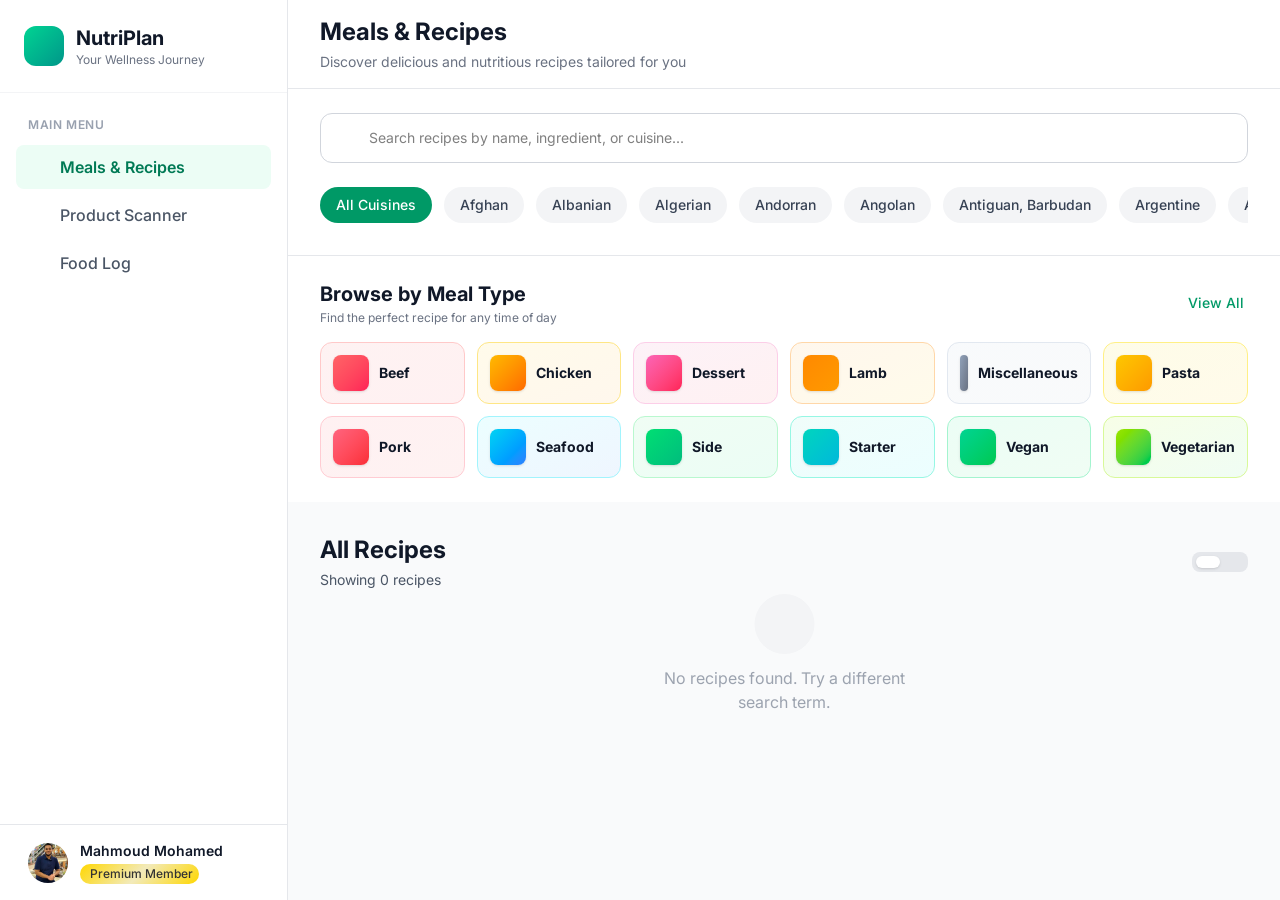
==== commit f3832c82: "Update index.html" ====
--- a/index.html
+++ b/index.html
@@ -145,7 +145,7 @@
       gold
     );
     width: fit-content;
-    padding: 5px 6px 2px 6px;
+    padding: 2px 6px ;
     border-radius: 20px;
     color: #333;
     font-weight: 500;
